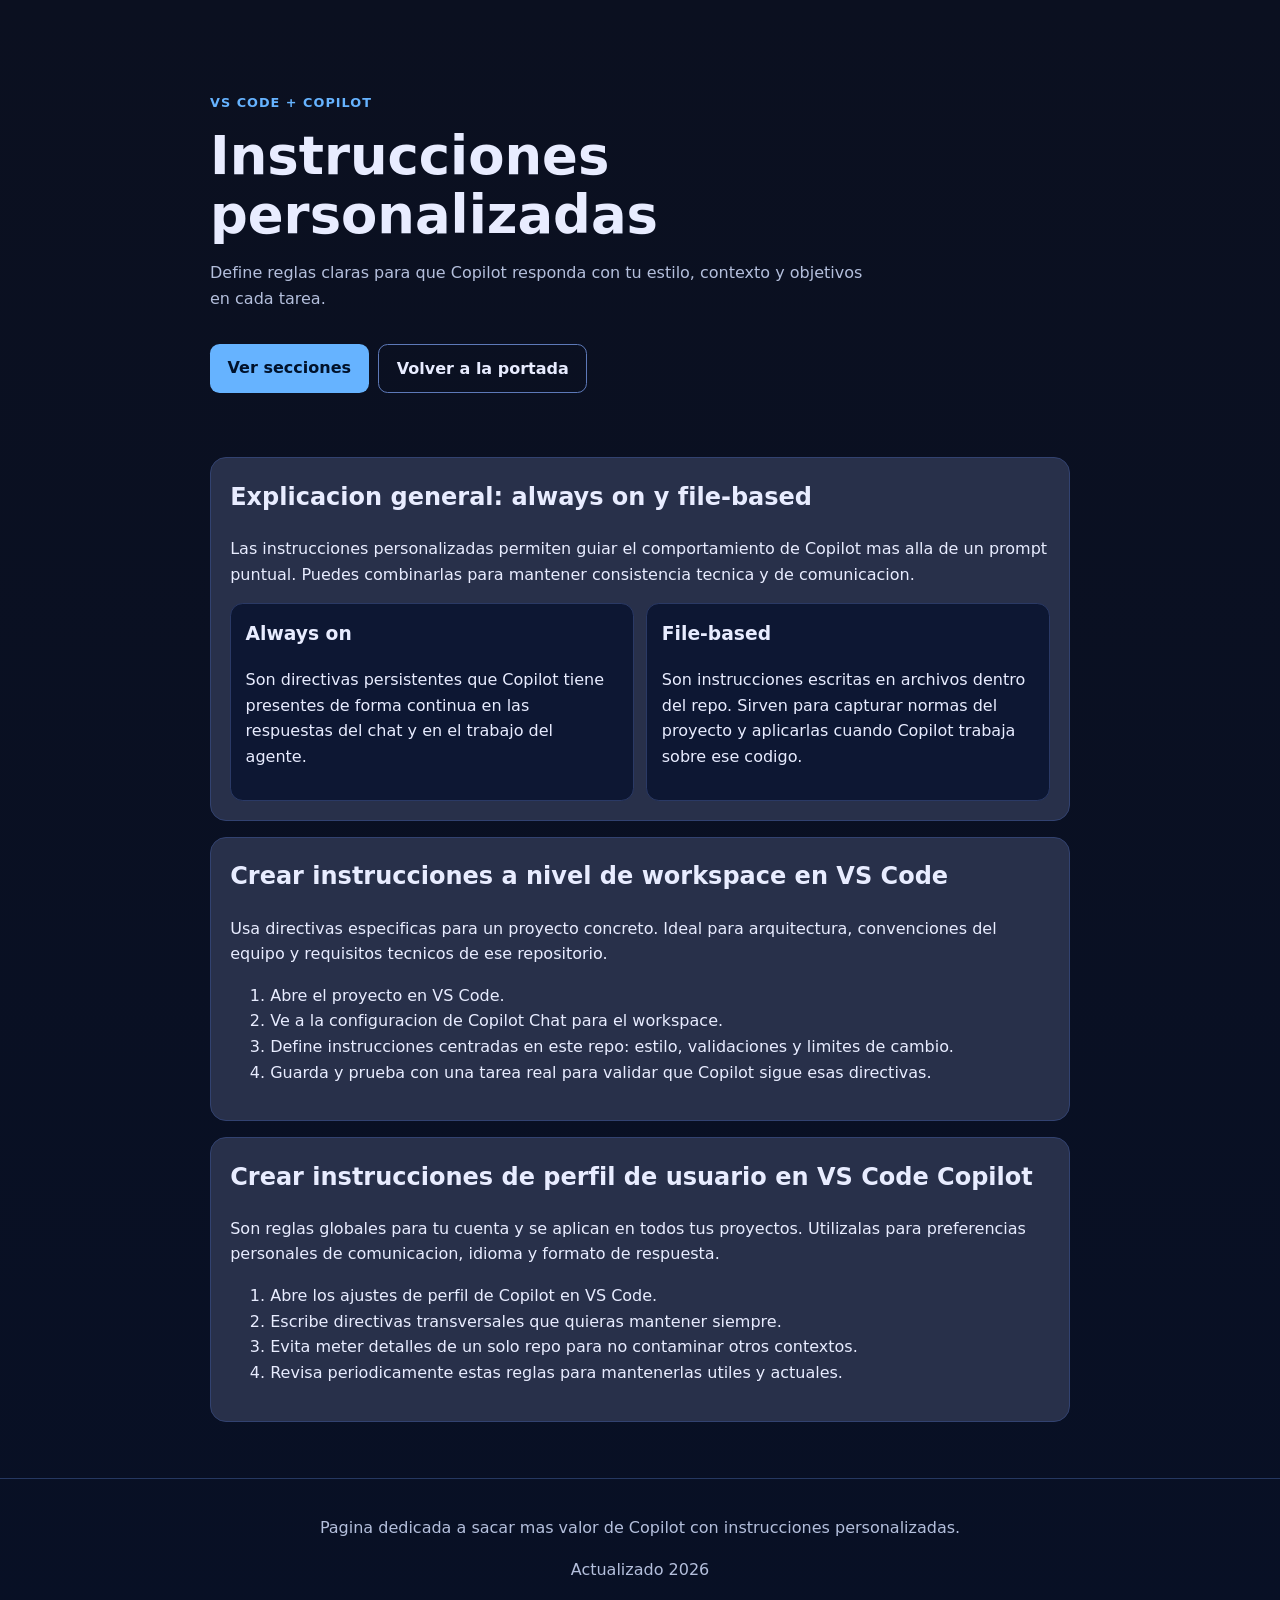
==== custom-instructions.html @ 3931c44b "Cambios en el host del agente para agents/custom-instructions-page-vscode" ====
<!doctype html>
<html lang="es">
  <head>
    <meta charset="UTF-8" />
    <meta name="viewport" content="width=device-width, initial-scale=1.0" />
    <title>Instrucciones personalizadas en VS Code Copilot</title>
    <meta
      name="description"
      content="Guia practica para entender y crear instrucciones personalizadas en VS Code Copilot: always on, file-based, workspace y perfil."
    />
    <link rel="stylesheet" href="styles.css" />
  </head>
  <body>
    <header class="hero">
      <p class="eyebrow">VS Code + Copilot</p>
      <h1>Instrucciones personalizadas</h1>
      <p class="subtitle">
        Define reglas claras para que Copilot responda con tu estilo, contexto y objetivos en cada tarea.
      </p>
      <div class="cta-group">
        <a class="cta" href="#explicacion-general">Ver secciones</a>
        <a class="cta secondary" href="index.html">Volver a la portada</a>
      </div>
    </header>

    <main>
      <section id="explicacion-general" class="card">
        <h2>Explicacion general: always on y file-based</h2>
        <p>
          Las instrucciones personalizadas permiten guiar el comportamiento de Copilot mas alla de un prompt puntual.
          Puedes combinarlas para mantener consistencia tecnica y de comunicacion.
        </p>
        <div class="grid">
          <article>
            <h3>Always on</h3>
            <p>
              Son directivas persistentes que Copilot tiene presentes de forma continua en las respuestas del chat y en
              el trabajo del agente.
            </p>
          </article>
          <article>
            <h3>File-based</h3>
            <p>
              Son instrucciones escritas en archivos dentro del repo. Sirven para capturar normas del proyecto y
              aplicarlas cuando Copilot trabaja sobre ese codigo.
            </p>
          </article>
        </div>
      </section>

      <section class="card">
        <h2>Crear instrucciones a nivel de workspace en VS Code</h2>
        <p>
          Usa directivas especificas para un proyecto concreto. Ideal para arquitectura, convenciones del equipo y
          requisitos tecnicos de ese repositorio.
        </p>
        <ol>
          <li>Abre el proyecto en VS Code.</li>
          <li>Ve a la configuracion de Copilot Chat para el workspace.</li>
          <li>Define instrucciones centradas en este repo: estilo, validaciones y limites de cambio.</li>
          <li>Guarda y prueba con una tarea real para validar que Copilot sigue esas directivas.</li>
        </ol>
      </section>

      <section class="card">
        <h2>Crear instrucciones de perfil de usuario en VS Code Copilot</h2>
        <p>
          Son reglas globales para tu cuenta y se aplican en todos tus proyectos. Utilizalas para preferencias
          personales de comunicacion, idioma y formato de respuesta.
        </p>
        <ol>
          <li>Abre los ajustes de perfil de Copilot en VS Code.</li>
          <li>Escribe directivas transversales que quieras mantener siempre.</li>
          <li>Evita meter detalles de un solo repo para no contaminar otros contextos.</li>
          <li>Revisa periodicamente estas reglas para mantenerlas utiles y actuales.</li>
        </ol>
      </section>
    </main>

    <footer>
      <p>Pagina dedicada a sacar mas valor de Copilot con instrucciones personalizadas.</p>
      <p id="year"></p>
    </footer>

    <script src="script.js"></script>
  </body>
</html>
---- styles.css ----
:root {
  color-scheme: light dark;
  --bg: #0b1020;
  --bg-soft: #101936;
  --text: #e8ecff;
  --muted: #b4bfdc;
  --accent: #66b3ff;
}

* {
  box-sizing: border-box;
}

body {
  margin: 0;
  font-family: "Segoe UI", system-ui, -apple-system, sans-serif;
  background: linear-gradient(180deg, var(--bg) 0%, #081025 100%);
  color: var(--text);
  line-height: 1.6;
}

.hero {
  max-width: 900px;
  margin: 0 auto;
  padding: 5rem 1.25rem 3rem;
}

.eyebrow {
  color: var(--accent);
  text-transform: uppercase;
  letter-spacing: 0.08em;
  font-weight: 700;
  font-size: 0.8rem;
}

h1 {
  margin: 0.5rem 0;
  font-size: clamp(2rem, 6vw, 3.3rem);
  line-height: 1.12;
}

.subtitle {
  max-width: 65ch;
  color: var(--muted);
}

.cta {
  display: inline-block;
  margin-top: 1rem;
  background: var(--accent);
  color: #00122b;
  text-decoration: none;
  font-weight: 700;
  padding: 0.7rem 1.1rem;
  border-radius: 0.6rem;
}

.cta-group {
  display: flex;
  flex-wrap: wrap;
  gap: 0.6rem;
}

.cta.secondary {
  background: transparent;
  color: var(--text);
  border: 1px solid #5d79b8;
}

main {
  max-width: 900px;
  margin: 0 auto;
  padding: 0 1.25rem 2.5rem;
}

.card {
  background: color-mix(in srgb, var(--bg-soft) 90%, white 10%);
  border: 1px solid #324270;
  border-radius: 1rem;
  padding: 1.2rem;
  margin: 1rem 0;
}

.grid {
  display: grid;
  grid-template-columns: repeat(auto-fit, minmax(220px, 1fr));
  gap: 0.8rem;
}

.grid article {
  background: #0d1733;
  border: 1px solid #2a3965;
  border-radius: 0.8rem;
  padding: 0.9rem;
}

h2,
h3 {
  margin-top: 0;
}

footer {
  border-top: 1px solid #263861;
  padding: 1.3rem 1rem 2rem;
  text-align: center;
  color: var(--muted);
}
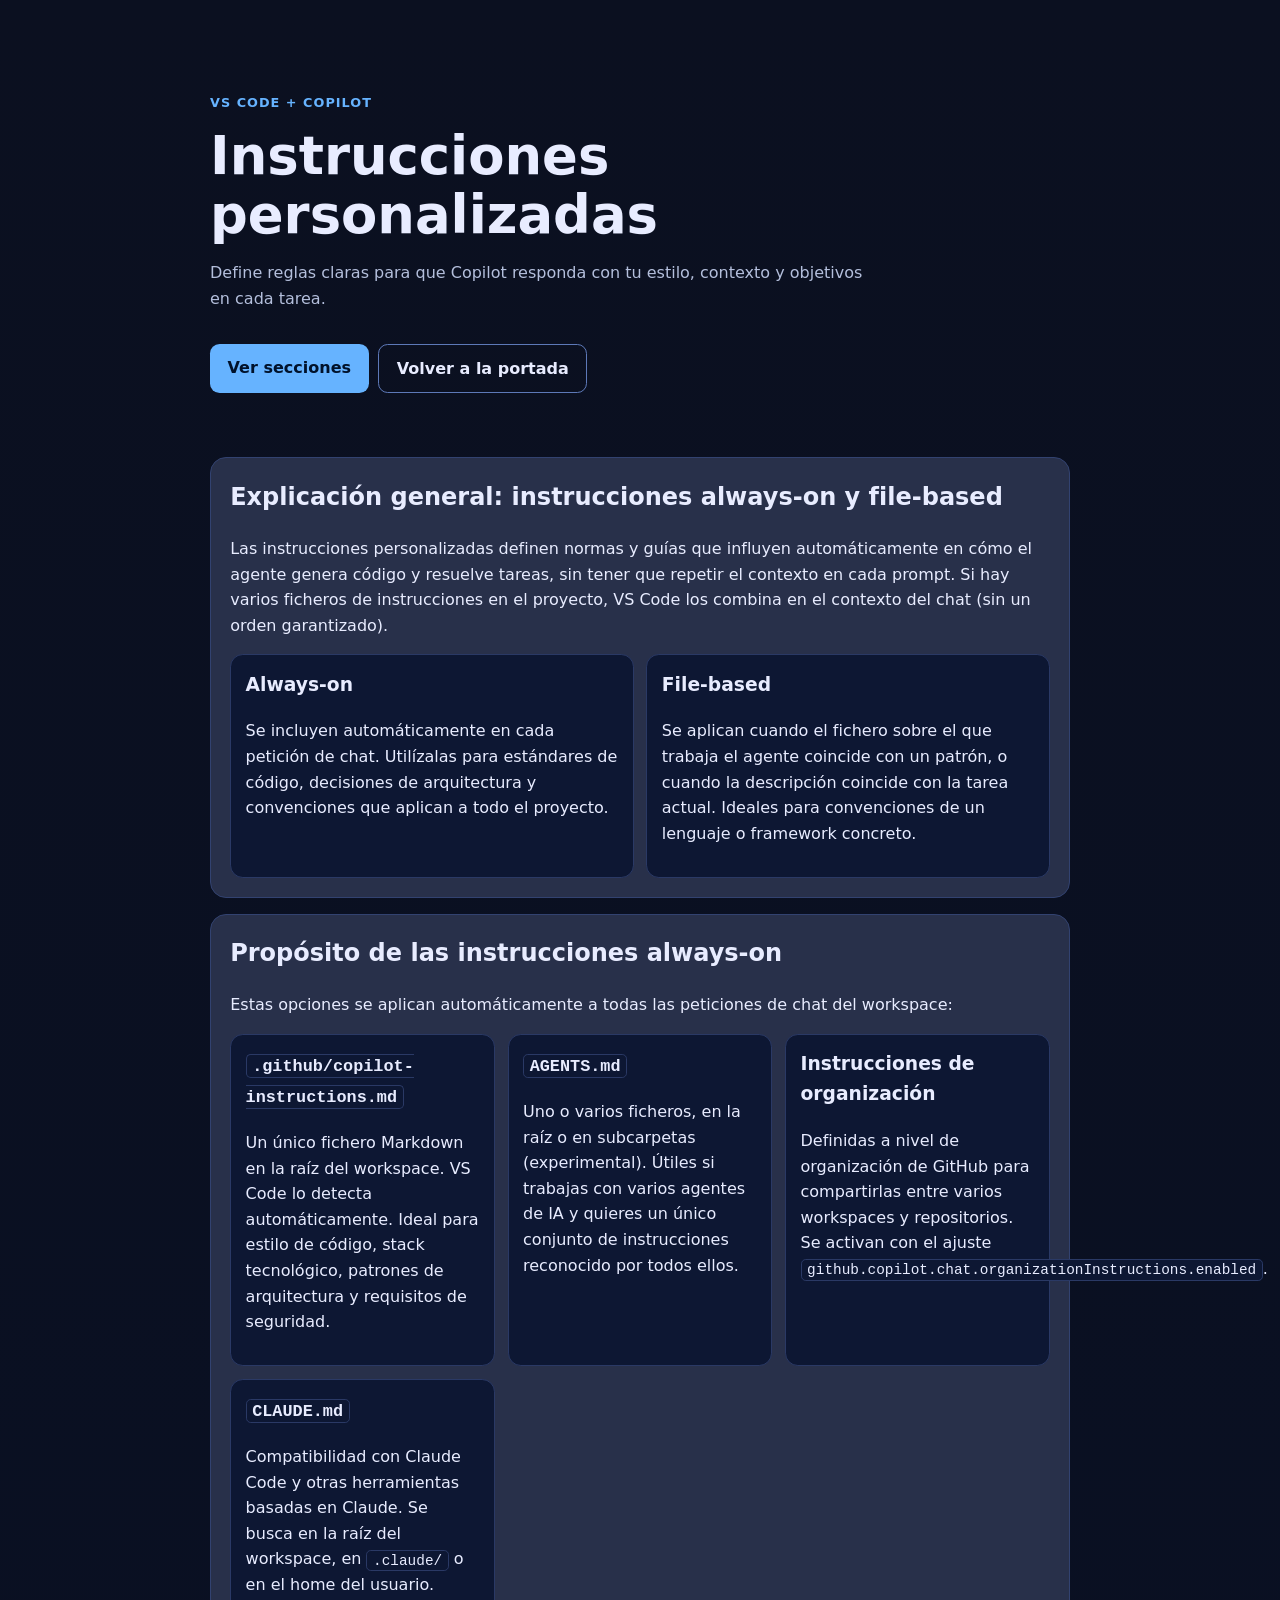
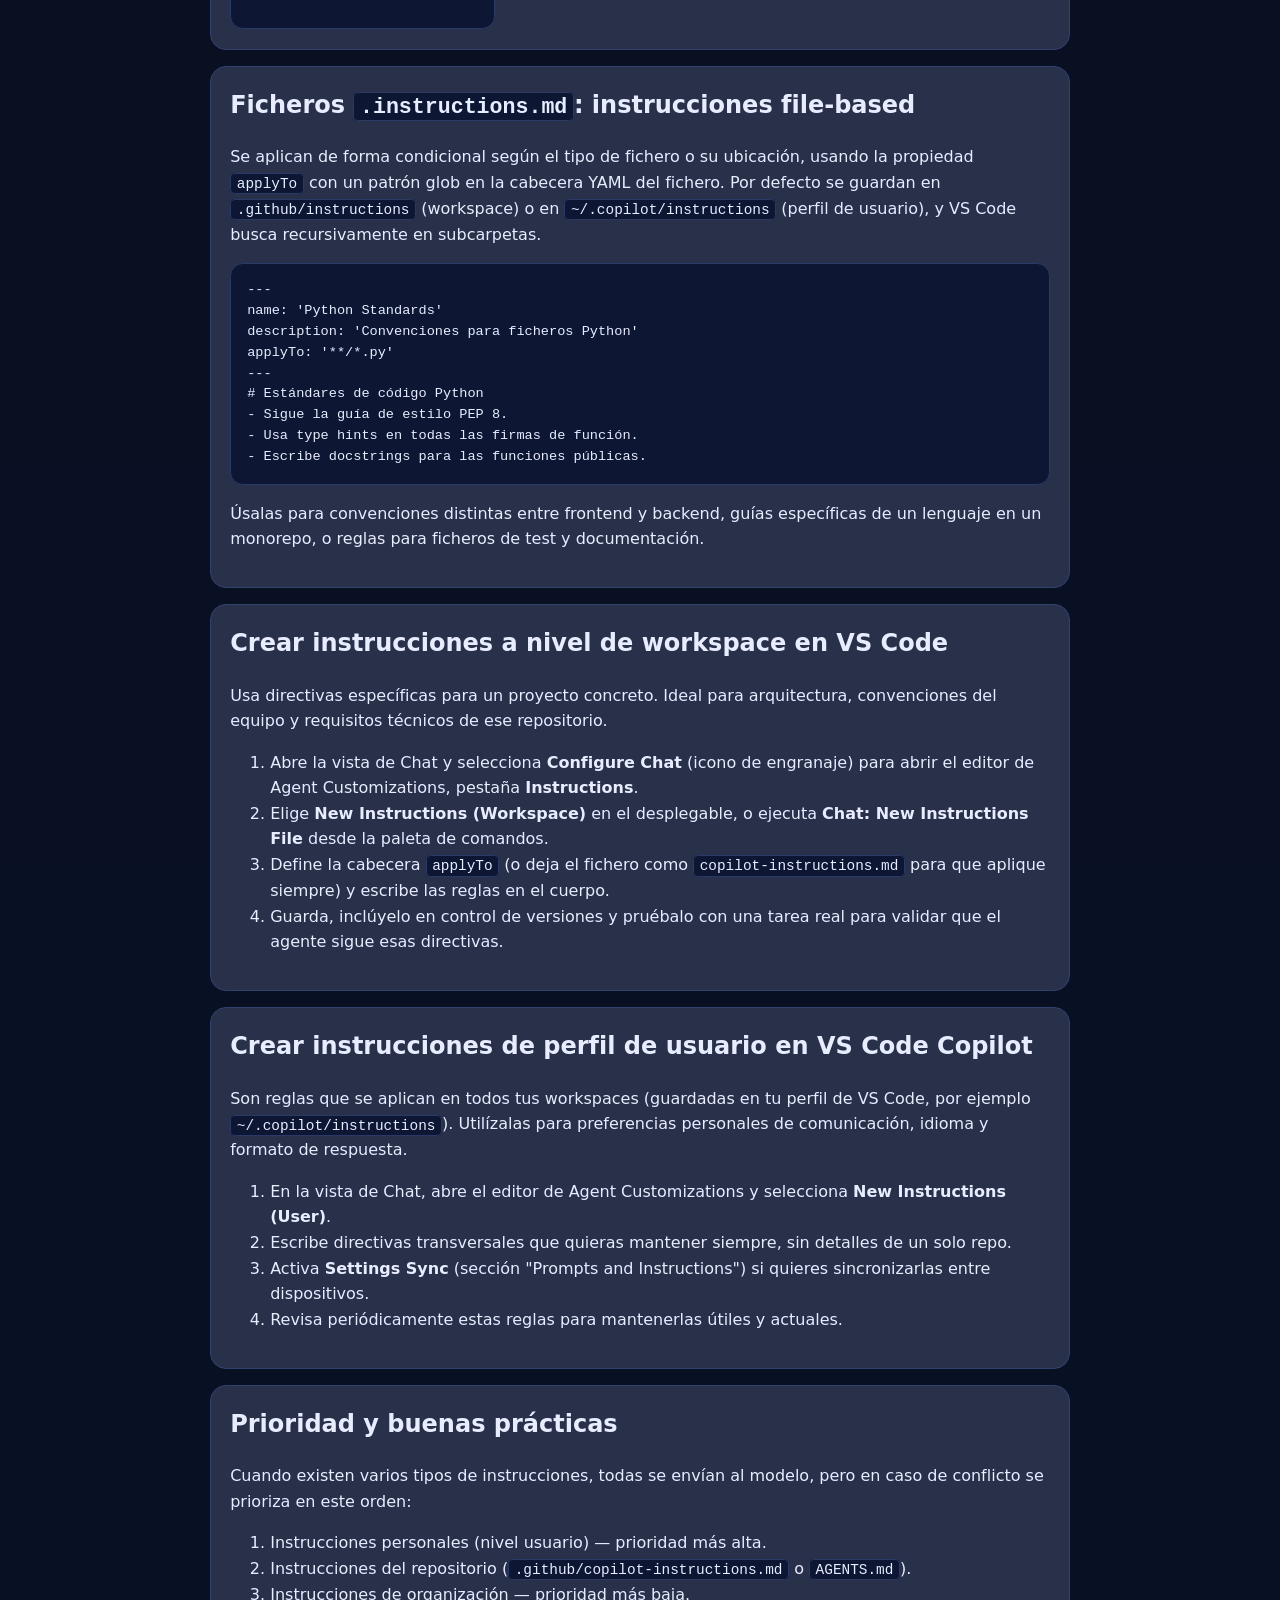
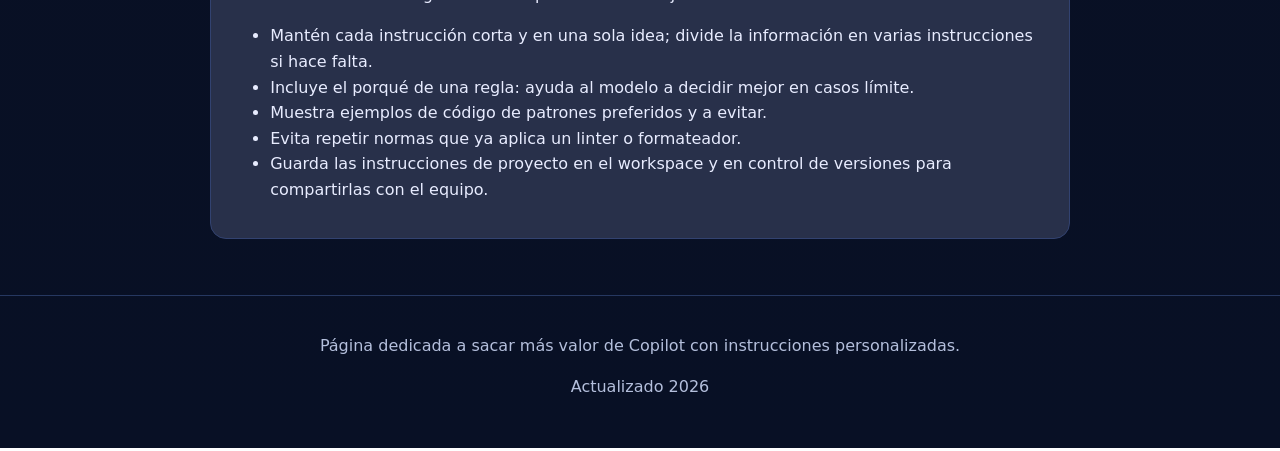
==== commit 6d0000fc: "Add initial set of instructions and update project files" ====
--- a/custom-instructions.html
+++ b/custom-instructions.html
@@ -6,7 +6,7 @@
     <title>Instrucciones personalizadas en VS Code Copilot</title>
     <meta
       name="description"
-      content="Guia practica para entender y crear instrucciones personalizadas en VS Code Copilot: always on, file-based, workspace y perfil."
+      content="Guía práctica sobre instrucciones personalizadas en VS Code Copilot: copilot-instructions.md, AGENTS.md, ficheros .instructions.md, prioridad y buenas prácticas."
     />
     <link rel="stylesheet" href="styles.css" />
   </head>
@@ -25,60 +25,134 @@
 
     <main>
       <section id="explicacion-general" class="card">
-        <h2>Explicacion general: always on y file-based</h2>
+        <h2>Explicación general: instrucciones always-on y file-based</h2>
         <p>
-          Las instrucciones personalizadas permiten guiar el comportamiento de Copilot mas alla de un prompt puntual.
-          Puedes combinarlas para mantener consistencia tecnica y de comunicacion.
+          Las instrucciones personalizadas definen normas y guías que influyen automáticamente en cómo el agente
+          genera código y resuelve tareas, sin tener que repetir el contexto en cada prompt. Si hay varios ficheros
+          de instrucciones en el proyecto, VS Code los combina en el contexto del chat (sin un orden garantizado).
         </p>
         <div class="grid">
           <article>
-            <h3>Always on</h3>
+            <h3>Always-on</h3>
             <p>
-              Son directivas persistentes que Copilot tiene presentes de forma continua en las respuestas del chat y en
-              el trabajo del agente.
+              Se incluyen automáticamente en cada petición de chat. Utilízalas para estándares de código, decisiones
+              de arquitectura y convenciones que aplican a todo el proyecto.
             </p>
           </article>
           <article>
             <h3>File-based</h3>
             <p>
-              Son instrucciones escritas en archivos dentro del repo. Sirven para capturar normas del proyecto y
-              aplicarlas cuando Copilot trabaja sobre ese codigo.
+              Se aplican cuando el fichero sobre el que trabaja el agente coincide con un patrón, o cuando la
+              descripción coincide con la tarea actual. Ideales para convenciones de un lenguaje o framework concreto.
             </p>
           </article>
         </div>
       </section>
 
-      <section class="card">
+      <section id="always-on" class="card">
+        <h2>Propósito de las instrucciones always-on</h2>
+        <p>Estas opciones se aplican automáticamente a todas las peticiones de chat del workspace:</p>
+        <div class="grid">
+          <article>
+            <h3><code>.github/copilot-instructions.md</code></h3>
+            <p>
+              Un único fichero Markdown en la raíz del workspace. VS Code lo detecta automáticamente. Ideal para
+              estilo de código, stack tecnológico, patrones de arquitectura y requisitos de seguridad.
+            </p>
+          </article>
+          <article>
+            <h3><code>AGENTS.md</code></h3>
+            <p>
+              Uno o varios ficheros, en la raíz o en subcarpetas (experimental). Útiles si trabajas con varios agentes
+              de IA y quieres un único conjunto de instrucciones reconocido por todos ellos.
+            </p>
+          </article>
+          <article>
+            <h3>Instrucciones de organización</h3>
+            <p>
+              Definidas a nivel de organización de GitHub para compartirlas entre varios workspaces y repositorios.
+              Se activan con el ajuste <code>github.copilot.chat.organizationInstructions.enabled</code>.
+            </p>
+          </article>
+          <article>
+            <h3><code>CLAUDE.md</code></h3>
+            <p>
+              Compatibilidad con Claude Code y otras herramientas basadas en Claude. Se busca en la raíz del
+              workspace, en <code>.claude/</code> o en el home del usuario.
+            </p>
+          </article>
+        </div>
+      </section>
+
+      <section id="file-based" class="card">
+        <h2>Ficheros <code>.instructions.md</code>: instrucciones file-based</h2>
+        <p>
+          Se aplican de forma condicional según el tipo de fichero o su ubicación, usando la propiedad
+          <code>applyTo</code> con un patrón glob en la cabecera YAML del fichero. Por defecto se guardan en
+          <code>.github/instructions</code> (workspace) o en <code>~/.copilot/instructions</code> (perfil de usuario),
+          y VS Code busca recursivamente en subcarpetas.
+        </p>
+        <pre><code>---
+name: 'Python Standards'
+description: 'Convenciones para ficheros Python'
+applyTo: '**/*.py'
+---
+# Estándares de código Python
+- Sigue la guía de estilo PEP 8.
+- Usa type hints en todas las firmas de función.
+- Escribe docstrings para las funciones públicas.</code></pre>
+        <p>Úsalas para convenciones distintas entre frontend y backend, guías específicas de un lenguaje en un monorepo, o reglas para ficheros de test y documentación.</p>
+      </section>
+
+      <section id="workspace" class="card">
         <h2>Crear instrucciones a nivel de workspace en VS Code</h2>
         <p>
-          Usa directivas especificas para un proyecto concreto. Ideal para arquitectura, convenciones del equipo y
-          requisitos tecnicos de ese repositorio.
+          Usa directivas específicas para un proyecto concreto. Ideal para arquitectura, convenciones del equipo y
+          requisitos técnicos de ese repositorio.
         </p>
         <ol>
-          <li>Abre el proyecto en VS Code.</li>
-          <li>Ve a la configuracion de Copilot Chat para el workspace.</li>
-          <li>Define instrucciones centradas en este repo: estilo, validaciones y limites de cambio.</li>
-          <li>Guarda y prueba con una tarea real para validar que Copilot sigue esas directivas.</li>
+          <li>Abre la vista de Chat y selecciona <strong>Configure Chat</strong> (icono de engranaje) para abrir el editor de Agent Customizations, pestaña <strong>Instructions</strong>.</li>
+          <li>Elige <strong>New Instructions (Workspace)</strong> en el desplegable, o ejecuta <strong>Chat: New Instructions File</strong> desde la paleta de comandos.</li>
+          <li>Define la cabecera <code>applyTo</code> (o deja el fichero como <code>copilot-instructions.md</code> para que aplique siempre) y escribe las reglas en el cuerpo.</li>
+          <li>Guarda, inclúyelo en control de versiones y pruébalo con una tarea real para validar que el agente sigue esas directivas.</li>
         </ol>
       </section>
 
-      <section class="card">
+      <section id="perfil" class="card">
         <h2>Crear instrucciones de perfil de usuario en VS Code Copilot</h2>
         <p>
-          Son reglas globales para tu cuenta y se aplican en todos tus proyectos. Utilizalas para preferencias
-          personales de comunicacion, idioma y formato de respuesta.
+          Son reglas que se aplican en todos tus workspaces (guardadas en tu perfil de VS Code, por ejemplo
+          <code>~/.copilot/instructions</code>). Utilízalas para preferencias personales de comunicación, idioma y
+          formato de respuesta.
         </p>
         <ol>
-          <li>Abre los ajustes de perfil de Copilot en VS Code.</li>
-          <li>Escribe directivas transversales que quieras mantener siempre.</li>
-          <li>Evita meter detalles de un solo repo para no contaminar otros contextos.</li>
-          <li>Revisa periodicamente estas reglas para mantenerlas utiles y actuales.</li>
+          <li>En la vista de Chat, abre el editor de Agent Customizations y selecciona <strong>New Instructions (User)</strong>.</li>
+          <li>Escribe directivas transversales que quieras mantener siempre, sin detalles de un solo repo.</li>
+          <li>Activa <strong>Settings Sync</strong> (sección "Prompts and Instructions") si quieres sincronizarlas entre dispositivos.</li>
+          <li>Revisa periódicamente estas reglas para mantenerlas útiles y actuales.</li>
         </ol>
+      </section>
+
+      <section id="prioridad" class="card">
+        <h2>Prioridad y buenas prácticas</h2>
+        <p>Cuando existen varios tipos de instrucciones, todas se envían al modelo, pero en caso de conflicto se prioriza en este orden:</p>
+        <ol>
+          <li>Instrucciones personales (nivel usuario) &mdash; prioridad más alta.</li>
+          <li>Instrucciones del repositorio (<code>.github/copilot-instructions.md</code> o <code>AGENTS.md</code>).</li>
+          <li>Instrucciones de organización &mdash; prioridad más baja.</li>
+        </ol>
+        <ul>
+          <li>Mantén cada instrucción corta y en una sola idea; divide la información en varias instrucciones si hace falta.</li>
+          <li>Incluye el porqué de una regla: ayuda al modelo a decidir mejor en casos límite.</li>
+          <li>Muestra ejemplos de código de patrones preferidos y a evitar.</li>
+          <li>Evita repetir normas que ya aplica un linter o formateador.</li>
+          <li>Guarda las instrucciones de proyecto en el workspace y en control de versiones para compartirlas con el equipo.</li>
+        </ul>
       </section>
     </main>
 
     <footer>
-      <p>Pagina dedicada a sacar mas valor de Copilot con instrucciones personalizadas.</p>
+      <p>Página dedicada a sacar más valor de Copilot con instrucciones personalizadas.</p>
       <p id="year"></p>
     </footer>
 
--- a/styles.css
+++ b/styles.css
@@ -99,6 +99,31 @@
   margin-top: 0;
 }
 
+code {
+  background: #0d1733;
+  border: 1px solid #2a3965;
+  border-radius: 0.3rem;
+  padding: 0.1rem 0.35rem;
+  font-family: "Cascadia Code", "Consolas", monospace;
+  font-size: 0.9em;
+}
+
+pre {
+  background: #0d1733;
+  border: 1px solid #2a3965;
+  border-radius: 0.8rem;
+  padding: 1rem;
+  overflow-x: auto;
+}
+
+pre code {
+  background: none;
+  border: none;
+  padding: 0;
+  font-size: 0.85rem;
+  line-height: 1.5;
+}
+
 footer {
   border-top: 1px solid #263861;
   padding: 1.3rem 1rem 2rem;
